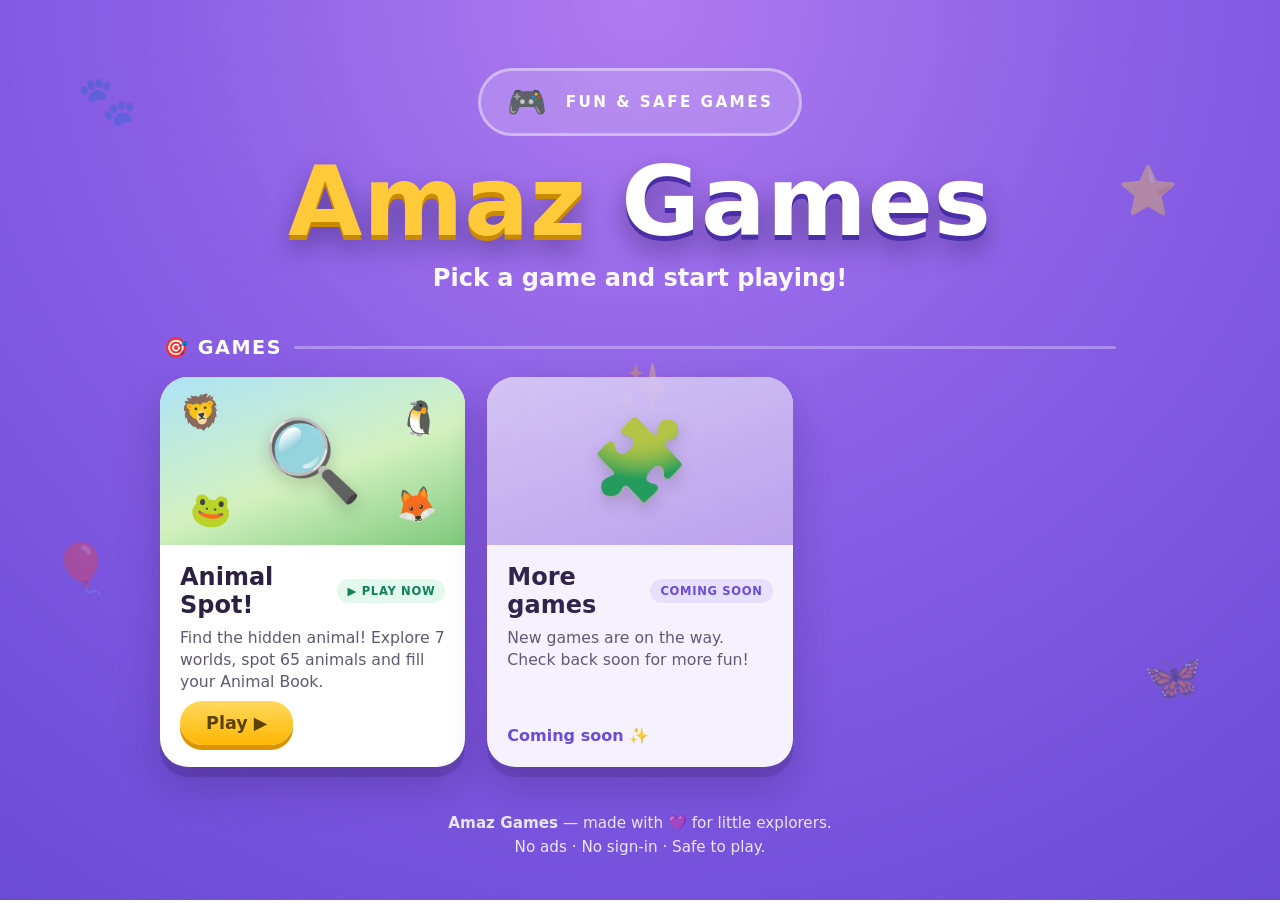
==== index.html @ bee5cfb1 "Amaz Games portal with Animal Spot! as first game Co-Authored-By: Claude Fable 5 <noreply@anthropic." ====
<!doctype html>
<html lang="en">
<head>
  <meta charset="UTF-8" />
  <meta name="viewport" content="width=device-width, initial-scale=1.0, viewport-fit=cover" />
  <meta name="description" content="Amaz Games — a friendly collection of fun, safe games for kids." />
  <meta name="theme-color" content="#6a4bd6" />
  <meta name="apple-mobile-web-app-capable" content="yes" />
  <meta name="apple-mobile-web-app-title" content="Amaz Games" />
  <link rel="apple-touch-icon" href="./animal-spot/icons/icon-192.png" />
  <title>Amaz Games</title>
  <style>
    :root {
      --bg1: #6a4bd6;
      --bg2: #8a5fe6;
      --bg3: #b07bf0;
      --sun: #ffca3a;
      --coral: #ff7b8a;
      --mint: #3fd6a0;
      --cream: #fff6ea;
      --ink: #2c2140;
      --card: #ffffff;
      --shadow: 0 10px 0 rgba(40, 20, 80, 0.18), 0 20px 40px rgba(40, 20, 80, 0.25);
    }
    * { box-sizing: border-box; margin: 0; padding: 0; }
    html, body { min-height: 100%; }
    body {
      font-family: "SF Pro Rounded", ui-rounded, "Hiragino Maru Gothic ProN", Quicksand,
        Comfortaa, "Comic Sans MS", "Segoe UI", system-ui, sans-serif;
      color: var(--ink);
      background: radial-gradient(circle at 50% 0%, var(--bg3), var(--bg2) 45%, var(--bg1) 100%);
      background-attachment: fixed;
      min-height: 100vh;
      overflow-x: hidden;
      -webkit-tap-highlight-color: transparent;
    }

    /* floating background bubbles */
    .bg-deco { position: fixed; inset: 0; pointer-events: none; overflow: hidden; z-index: 0; }
    .bubble { position: absolute; font-size: 3rem; opacity: 0.35; animation: floaty 9s ease-in-out infinite; }
    @keyframes floaty { 0%, 100% { transform: translateY(0) rotate(-4deg); } 50% { transform: translateY(-26px) rotate(4deg); } }

    .wrap { position: relative; z-index: 1; max-width: 1000px; margin: 0 auto; padding: clamp(20px, 5vw, 48px) 20px 60px; }

    header.hero { text-align: center; padding: 20px 0 34px; }
    .logo-badge {
      display: inline-flex; align-items: center; gap: 14px;
      background: rgba(255, 255, 255, 0.16);
      border: 3px solid rgba(255, 255, 255, 0.4);
      padding: 12px 26px; border-radius: 999px;
      backdrop-filter: blur(6px);
      margin-bottom: 22px;
    }
    .logo-badge .spark { font-size: 2rem; animation: pop 2.4s ease-in-out infinite; }
    @keyframes pop { 0%, 100% { transform: scale(1) rotate(0); } 50% { transform: scale(1.2) rotate(12deg); } }
    .logo-badge span { color: #fff; font-weight: 800; letter-spacing: 0.16em; font-size: 0.95rem; text-transform: uppercase; }

    h1 {
      font-size: clamp(3rem, 13vw, 6rem);
      line-height: 0.92;
      color: #fff;
      text-shadow: 0 5px 0 #4a2fa8, 0 14px 26px rgba(20, 10, 50, 0.4);
      letter-spacing: 0.01em;
    }
    h1 .amaz { color: var(--sun); text-shadow: 0 5px 0 #c98a00, 0 14px 26px rgba(20, 10, 50, 0.4); }
    .tagline {
      margin-top: 18px; color: #fff; font-weight: 700;
      font-size: clamp(1.1rem, 4vw, 1.5rem);
      opacity: 0.95;
    }

    .section-label {
      display: flex; align-items: center; gap: 12px;
      color: #fff; font-weight: 800; font-size: 1.2rem;
      margin: 10px 4px 18px; text-transform: uppercase; letter-spacing: 0.08em;
    }
    .section-label::after { content: ""; flex: 1; height: 3px; border-radius: 3px; background: rgba(255,255,255,0.3); }

    .games-grid { display: grid; grid-template-columns: repeat(auto-fill, minmax(260px, 1fr)); gap: 22px; }

    .game-card {
      display: flex; flex-direction: column;
      background: var(--card); border-radius: 28px;
      box-shadow: var(--shadow);
      overflow: hidden; text-decoration: none; color: inherit;
      transition: transform 0.16s ease;
    }
    .game-card.playable:hover { transform: translateY(-6px); }
    .game-card.playable:active { transform: translateY(-2px) scale(0.99); }

    .card-art {
      position: relative; height: 168px;
      display: grid; place-items: center;
      overflow: hidden;
    }
    .card-art.animal { background: linear-gradient(160deg, #aee3f7 0%, #d3f1c0 55%, #7ec97b 100%); }
    .card-art .hero-emoji { font-size: 5rem; filter: drop-shadow(0 6px 8px rgba(0,0,0,0.2)); z-index: 2; }
    .card-art .mini { position: absolute; font-size: 2.1rem; opacity: 0.9; }
    .card-art .m1 { top: 16px; left: 20px; transform: rotate(-8deg); }
    .card-art .m2 { top: 22px; right: 24px; transform: rotate(10deg); }
    .card-art .m3 { bottom: 16px; left: 30px; transform: rotate(6deg); }
    .card-art .m4 { bottom: 20px; right: 28px; transform: rotate(-10deg); }

    .card-body { padding: 18px 20px 22px; display: flex; flex-direction: column; gap: 8px; flex: 1; }
    .card-title-row { display: flex; align-items: center; justify-content: space-between; gap: 10px; }
    .card-title { font-size: 1.5rem; font-weight: 900; }
    .tag {
      font-size: 0.72rem; font-weight: 800; text-transform: uppercase; letter-spacing: 0.06em;
      padding: 5px 10px; border-radius: 999px; white-space: nowrap;
    }
    .tag.live { background: #e3f9ee; color: #12805a; }
    .tag.soon { background: #f0ecff; color: #6a4bd6; }
    .card-desc { font-size: 0.98rem; line-height: 1.4; opacity: 0.75; }
    .play-cta {
      margin-top: auto; align-self: flex-start;
      background: linear-gradient(180deg, #ffd95e, #ffb703);
      color: #5c4200; font-weight: 900; font-size: 1.1rem;
      padding: 12px 26px; border-radius: 999px;
      box-shadow: 0 5px 0 #d99400;
    }

    .game-card.soon-card { opacity: 0.92; }
    .soon-card .card-art { background: linear-gradient(160deg, #d9ccf5, #c0a8ee); }
    .soon-card .card-art .hero-emoji { filter: grayscale(0.2) drop-shadow(0 6px 8px rgba(0,0,0,0.15)); }
    .soon-note { margin-top: auto; font-weight: 800; color: #6a4bd6; }

    footer { text-align: center; color: #fff; opacity: 0.85; margin-top: 44px; font-size: 0.95rem; line-height: 1.6; }
    footer strong { font-weight: 800; }

    @media (prefers-reduced-motion: reduce) {
      .bubble, .logo-badge .spark { animation: none; }
    }
  </style>
</head>
<body>
  <div class="bg-deco" aria-hidden="true">
    <span class="bubble" style="top:8%; left:6%; animation-delay:0s">🐾</span>
    <span class="bubble" style="top:18%; right:8%; animation-delay:1.2s">⭐</span>
    <span class="bubble" style="top:60%; left:4%; animation-delay:2.1s">🎈</span>
    <span class="bubble" style="top:72%; right:6%; animation-delay:0.6s">🦋</span>
    <span class="bubble" style="top:40%; left:48%; animation-delay:1.8s">✨</span>
  </div>

  <div class="wrap">
    <header class="hero">
      <div class="logo-badge">
        <span class="spark">🎮</span>
        <span>Fun &amp; Safe Games</span>
      </div>
      <h1><span class="amaz">Amaz</span> Games</h1>
      <p class="tagline">Pick a game and start playing!</p>
    </header>

    <div class="section-label">🎯 Games</div>
    <main class="games-grid">
      <a class="game-card playable" href="./animal-spot/index.html" aria-label="Play Animal Spot">
        <div class="card-art animal">
          <span class="mini m1">🦁</span>
          <span class="mini m2">🐧</span>
          <span class="mini m3">🐸</span>
          <span class="mini m4">🦊</span>
          <span class="hero-emoji">🔍</span>
        </div>
        <div class="card-body">
          <div class="card-title-row">
            <span class="card-title">Animal Spot!</span>
            <span class="tag live">▶ Play now</span>
          </div>
          <p class="card-desc">Find the hidden animal! Explore 7 worlds, spot 65 animals and fill your Animal Book.</p>
          <span class="play-cta">Play ▶</span>
        </div>
      </a>

      <div class="game-card soon-card" aria-label="More games coming soon">
        <div class="card-art">
          <span class="hero-emoji">🧩</span>
        </div>
        <div class="card-body">
          <div class="card-title-row">
            <span class="card-title">More games</span>
            <span class="tag soon">Coming soon</span>
          </div>
          <p class="card-desc">New games are on the way. Check back soon for more fun!</p>
          <span class="soon-note">Coming soon ✨</span>
        </div>
      </div>
    </main>

    <footer>
      <strong>Amaz Games</strong> — made with 💜 for little explorers.<br />
      No ads · No sign-in · Safe to play.
    </footer>
  </div>
</body>
</html>
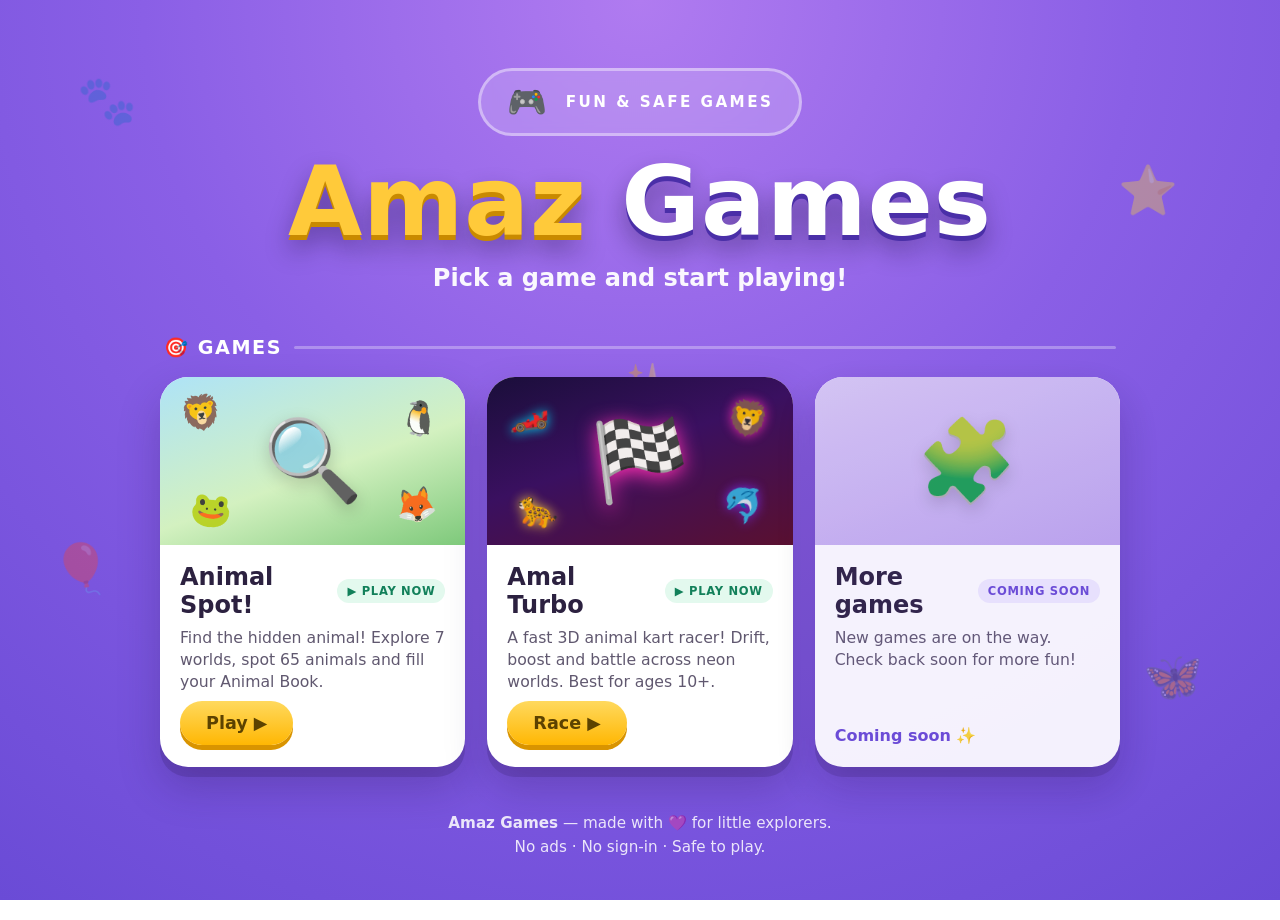
==== commit 37e4d65a: "Add Amal Turbo — 3D animal kart racer — as the second game Co-Authored-By: Claude Fable 5 <noreply@a" ====
--- a/index.html
+++ b/index.html
@@ -171,6 +171,24 @@
         </div>
       </a>
 
+      <a class="game-card playable" href="./amal-turbo/index.html" aria-label="Play Amal Turbo">
+        <div class="card-art" style="background:linear-gradient(160deg,#1a0e3a 0%,#3a1060 45%,#5a1030 100%)">
+          <span class="mini m1" style="filter:drop-shadow(0 0 6px #00e5ff)">🏎️</span>
+          <span class="mini m2" style="filter:drop-shadow(0 0 6px #ff2fb0)">🦁</span>
+          <span class="mini m3" style="filter:drop-shadow(0 0 6px #ffd23f)">🐆</span>
+          <span class="mini m4" style="filter:drop-shadow(0 0 6px #7b2ff7)">🐬</span>
+          <span class="hero-emoji" style="filter:drop-shadow(0 4px 10px #ff2fb0)">🏁</span>
+        </div>
+        <div class="card-body">
+          <div class="card-title-row">
+            <span class="card-title">Amal Turbo</span>
+            <span class="tag live">▶ Play now</span>
+          </div>
+          <p class="card-desc">A fast 3D animal kart racer! Drift, boost and battle across neon worlds. Best for ages 10+.</p>
+          <span class="play-cta">Race ▶</span>
+        </div>
+      </a>
+
       <div class="game-card soon-card" aria-label="More games coming soon">
         <div class="card-art">
           <span class="hero-emoji">🧩</span>
